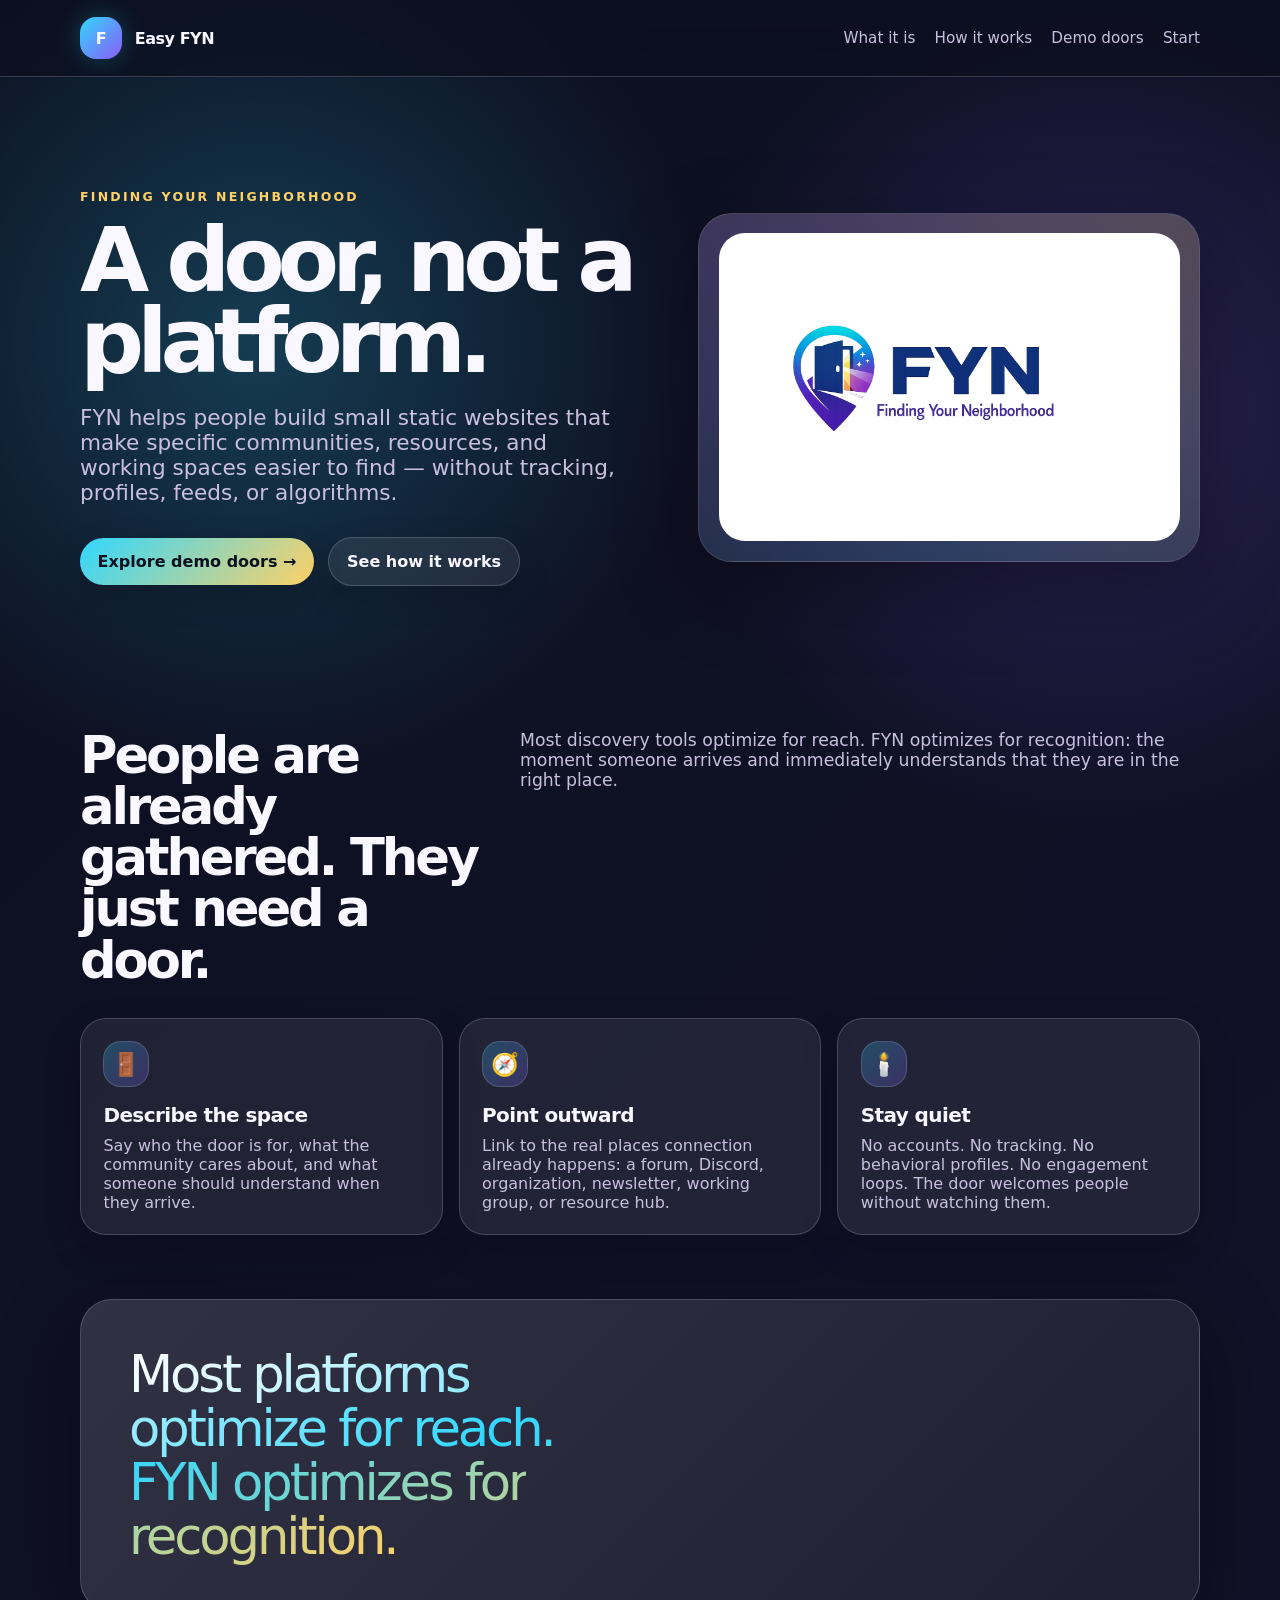
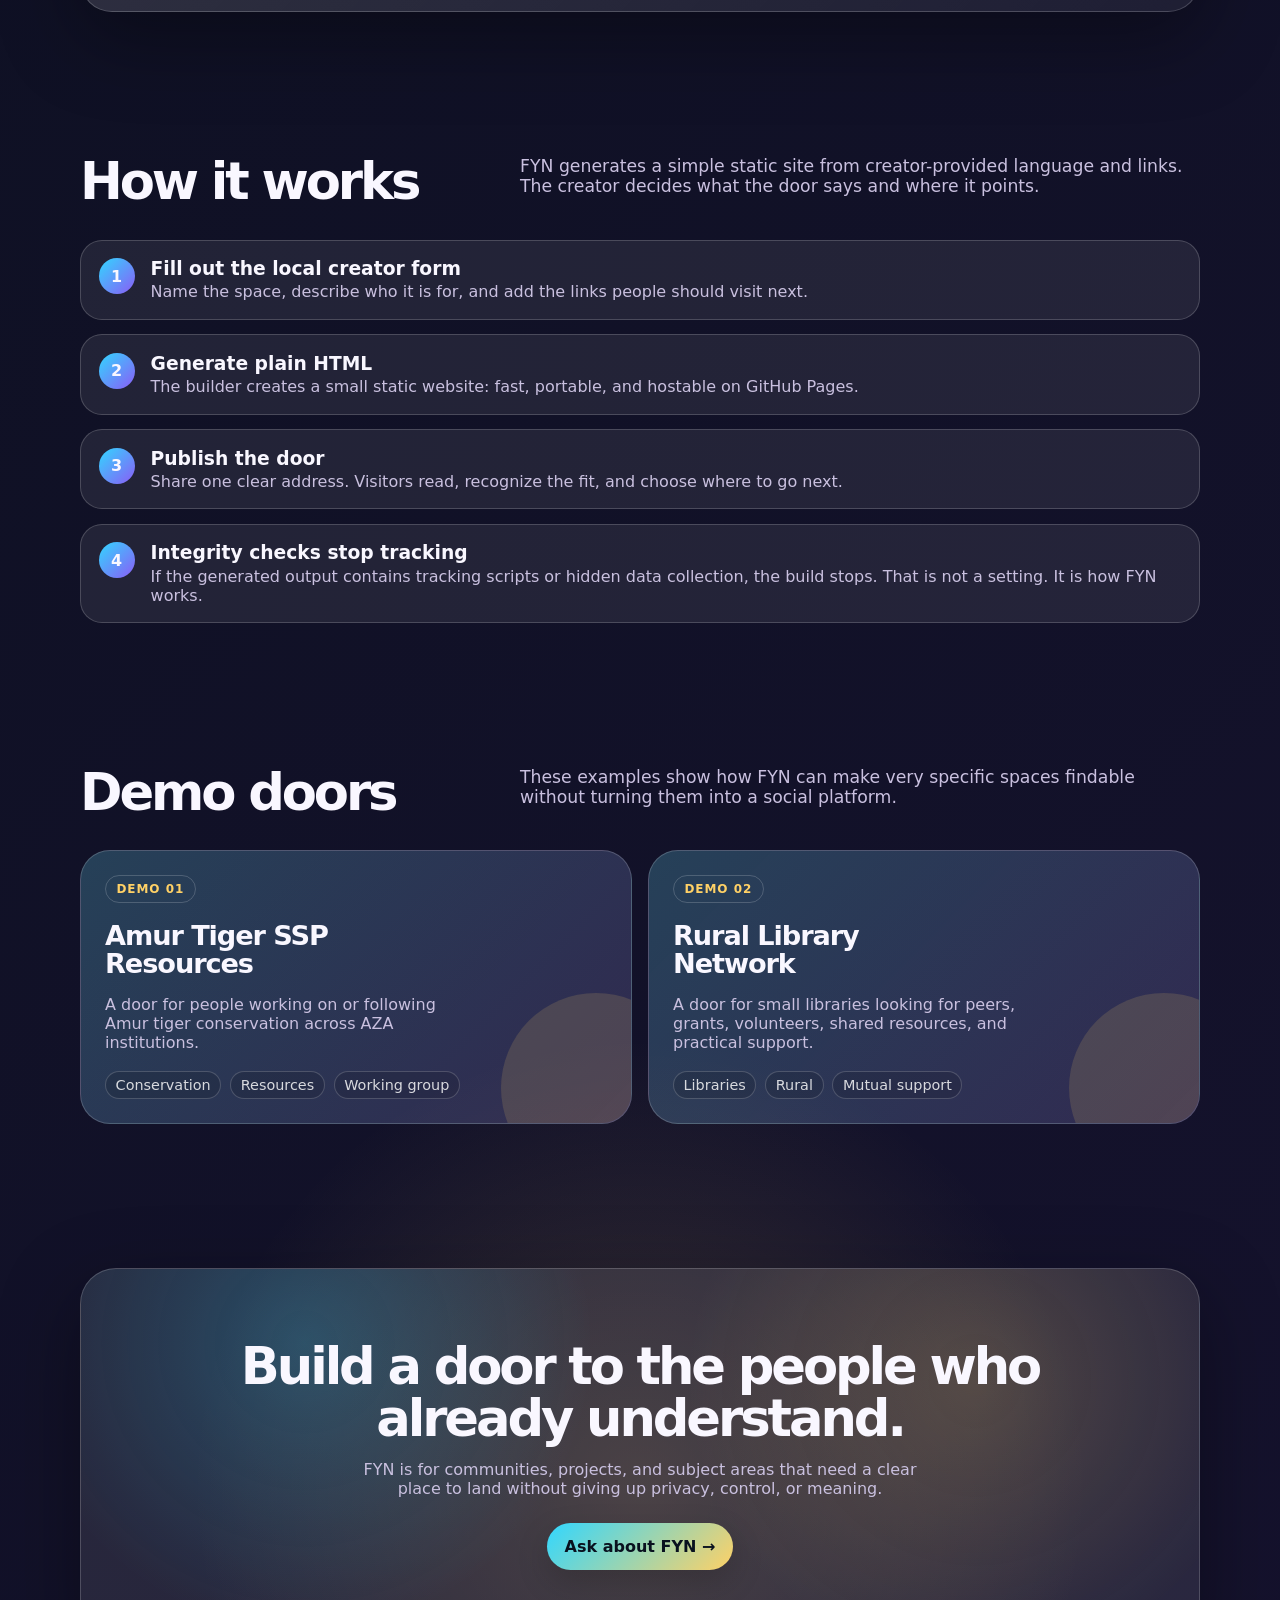
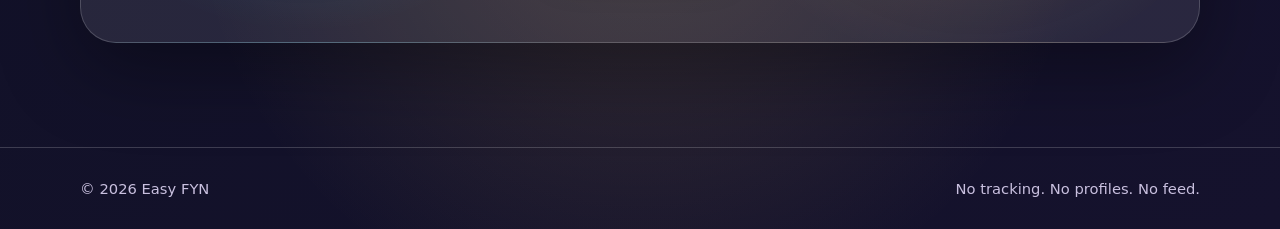
==== index.html @ 47c3ca43 "Initial EasyFYN landing page" ====
<!doctype html>
<html lang="en">
<head>
  <meta charset="utf-8">
  <meta name="viewport" content="width=device-width, initial-scale=1">
  <title>Easy FYN | Finding Your Neighborhood</title>
  <meta name="description" content="Finding Your Neighborhood helps people build simple static doors to the communities, resources, and spaces where connection already happens.">
  <style>
    :root {
      --bg: #0c1020;
      --bg2: #15122d;
      --panel: rgba(255,255,255,.08);
      --panel2: rgba(255,255,255,.12);
      --text: #f9f7ff;
      --muted: #c9c0df;
      --line: rgba(255,255,255,.18);
      --cyan: #31d7ff;
      --purple: #8b5cf6;
      --gold: #ffd166;
      --rose: #ff5fa2;
      --shadow: 0 25px 80px rgba(0,0,0,.35);
    }

    * { box-sizing: border-box; }

    html { scroll-behavior: smooth; }

    body {
      margin: 0;
      font-family: Inter, ui-sans-serif, system-ui, -apple-system, BlinkMacSystemFont, "Segoe UI", sans-serif;
      color: var(--text);
      background:
        radial-gradient(circle at 20% 10%, rgba(49,215,255,.22), transparent 28rem),
        radial-gradient(circle at 85% 12%, rgba(139,92,246,.24), transparent 26rem),
        radial-gradient(circle at 50% 90%, rgba(255,209,102,.16), transparent 28rem),
        linear-gradient(135deg, var(--bg), var(--bg2));
      min-height: 100vh;
    }

    a { color: inherit; }

    .wrap {
      width: min(1120px, calc(100% - 40px));
      margin: 0 auto;
    }

    header.site-header {
      position: sticky;
      top: 0;
      z-index: 10;
      backdrop-filter: blur(18px);
      background: rgba(12,16,32,.68);
      border-bottom: 1px solid var(--line);
    }

    .nav {
      display: flex;
      align-items: center;
      justify-content: space-between;
      min-height: 76px;
      gap: 1rem;
    }

    .brand {
      display: flex;
      align-items: center;
      gap: .8rem;
      text-decoration: none;
      font-weight: 800;
      letter-spacing: -.03em;
    }

    .brand-mark {
      width: 42px;
      height: 42px;
      border-radius: 16px;
      background: linear-gradient(135deg, var(--cyan), var(--purple));
      display: grid;
      place-items: center;
      box-shadow: 0 0 24px rgba(49,215,255,.25);
      font-weight: 900;
    }

    nav.links {
      display: flex;
      align-items: center;
      gap: 1.2rem;
      color: var(--muted);
      font-size: .95rem;
    }

    nav.links a {
      text-decoration: none;
    }

    nav.links a:hover { color: var(--text); }

    .button {
      display: inline-flex;
      align-items: center;
      justify-content: center;
      gap: .5rem;
      padding: .86rem 1.1rem;
      border-radius: 999px;
      text-decoration: none;
      font-weight: 750;
      border: 1px solid var(--line);
      background: rgba(255,255,255,.08);
      box-shadow: 0 12px 32px rgba(0,0,0,.18);
    }

    .button.primary {
      border: 0;
      color: #09111f;
      background: linear-gradient(135deg, var(--cyan), var(--gold));
    }

    .hero {
      padding: 7rem 0 4.5rem;
      display: grid;
      grid-template-columns: 1.05fr .95fr;
      gap: 4rem;
      align-items: center;
    }

    .eyebrow {
      color: var(--gold);
      font-size: .78rem;
      font-weight: 800;
      letter-spacing: .18em;
      text-transform: uppercase;
      margin-bottom: 1rem;
    }

    h1 {
      font-size: clamp(3rem, 7vw, 6.8rem);
      line-height: .9;
      letter-spacing: -.08em;
      margin: 0 0 1.5rem;
      max-width: 10ch;
    }

    .gradient-text {
      background: linear-gradient(135deg, #fff, var(--cyan), var(--gold));
      -webkit-background-clip: text;
      background-clip: text;
      color: transparent;
    }

    .hero p {
      color: var(--muted);
      font-size: clamp(1.08rem, 2vw, 1.35rem);
      max-width: 58ch;
      margin: 0 0 2rem;
    }

    .hero-actions {
      display: flex;
      flex-wrap: wrap;
      gap: .9rem;
      align-items: center;
    }

    .logo-card {
      position: relative;
      border: 1px solid var(--line);
      background: linear-gradient(180deg, rgba(255,255,255,.13), rgba(255,255,255,.05));
      border-radius: 34px;
      padding: 1.2rem;
      box-shadow: var(--shadow);
      overflow: hidden;
    }

    .logo-card:before {
      content: "";
      position: absolute;
      inset: -40%;
      background: conic-gradient(from 180deg, rgba(49,215,255,.2), rgba(139,92,246,.24), rgba(255,209,102,.18), rgba(49,215,255,.2));
      animation: spin 14s linear infinite;
      opacity: .7;
    }

    @keyframes spin { to { transform: rotate(360deg); } }

    .logo-inner {
      position: relative;
      border-radius: 26px;
      overflow: hidden;
      background: #FFFFFF;
      border: 1px solid rgba(255,255,255,.15);
    }

    .logo-inner img {
      display: block;
      width: 100%;
      height: auto;
    }

    section { padding: 4.5rem 0; }

    .section-head {
      display: grid;
      grid-template-columns: .75fr 1.25fr;
      gap: 2rem;
      align-items: start;
      margin-bottom: 2rem;
    }

    h2 {
      font-size: clamp(2rem, 4vw, 3.4rem);
      line-height: 1;
      letter-spacing: -.06em;
      margin: 0;
    }

    .section-head p, .lead {
      color: var(--muted);
      font-size: 1.08rem;
      margin: 0;
    }

    .grid {
      display: grid;
      grid-template-columns: repeat(3, 1fr);
      gap: 1rem;
    }

    .card {
      border: 1px solid var(--line);
      border-radius: 26px;
      background: var(--panel);
      padding: 1.4rem;
      box-shadow: 0 14px 38px rgba(0,0,0,.16);
    }

    .card h3 {
      font-size: 1.25rem;
      margin: 0 0 .55rem;
      letter-spacing: -.03em;
    }

    .card p { color: var(--muted); margin: 0; }

    .icon {
      width: 46px;
      height: 46px;
      border-radius: 18px;
      display: grid;
      place-items: center;
      margin-bottom: 1rem;
      background: linear-gradient(135deg, rgba(49,215,255,.24), rgba(139,92,246,.24));
      border: 1px solid rgba(255,255,255,.15);
      font-size: 1.4rem;
    }

    .steps {
      display: grid;
      gap: .9rem;
      counter-reset: step;
    }

    .step {
      display: grid;
      grid-template-columns: auto 1fr;
      gap: 1rem;
      align-items: start;
      padding: 1.1rem;
      border-radius: 22px;
      background: var(--panel);
      border: 1px solid var(--line);
    }

    .step:before {
      counter-increment: step;
      content: counter(step);
      width: 36px;
      height: 36px;
      border-radius: 50%;
      background: linear-gradient(135deg, var(--cyan), var(--purple));
      display: grid;
      place-items: center;
      font-weight: 900;
    }

    .step h3 { margin: 0 0 .2rem; }
    .step p { margin: 0; color: var(--muted); }

    .demo-grid {
      display: grid;
      grid-template-columns: repeat(2, 1fr);
      gap: 1rem;
    }

    .demo {
      min-height: 260px;
      border-radius: 30px;
      padding: 1.5rem;
      position: relative;
      overflow: hidden;
      border: 1px solid var(--line);
      background:
        linear-gradient(135deg, rgba(49,215,255,.16), rgba(139,92,246,.12)),
        var(--panel);
    }

    .demo:after {
      content: "";
      position: absolute;
      right: -60px;
      bottom: -60px;
      width: 190px;
      height: 190px;
      border-radius: 50%;
      background: rgba(255,209,102,.14);
    }

    .demo .tag {
      display: inline-flex;
      padding: .35rem .65rem;
      border-radius: 999px;
      border: 1px solid var(--line);
      color: var(--gold);
      font-size: .75rem;
      font-weight: 800;
      letter-spacing: .08em;
      text-transform: uppercase;
      margin-bottom: 1.2rem;
    }

    .demo h3 {
      font-size: 1.7rem;
      line-height: 1.05;
      letter-spacing: -.04em;
      margin: 0 0 .75rem;
      max-width: 12ch;
    }

    .demo p {
      color: var(--muted);
      max-width: 36ch;
    }

    .door-line {
      display: flex;
      gap: .55rem;
      flex-wrap: wrap;
      margin-top: 1.2rem;
      color: rgba(255,255,255,.82);
      font-size: .9rem;
    }

    .pill {
      border: 1px solid var(--line);
      border-radius: 999px;
      padding: .32rem .6rem;
      background: rgba(0,0,0,.12);
    }

    .quote {
      margin: 4rem 0 0;
      border-radius: 32px;
      padding: clamp(1.5rem, 4vw, 3rem);
      background: linear-gradient(135deg, rgba(255,255,255,.14), rgba(255,255,255,.06));
      border: 1px solid var(--line);
      box-shadow: var(--shadow);
    }

    .quote p {
      margin: 0;
      font-size: clamp(1.7rem, 4vw, 3.5rem);
      line-height: 1.05;
      letter-spacing: -.06em;
      max-width: 16ch;
    }

    .cta {
      text-align: center;
      border-radius: 36px;
      padding: clamp(2rem, 6vw, 4.5rem);
      background:
        radial-gradient(circle at 20% 20%, rgba(49,215,255,.22), transparent 18rem),
        radial-gradient(circle at 80% 30%, rgba(255,209,102,.18), transparent 18rem),
        rgba(255,255,255,.09);
      border: 1px solid var(--line);
      box-shadow: var(--shadow);
    }

    .cta h2 { margin-bottom: 1rem; }
    .cta p { margin: 0 auto 1.6rem; max-width: 58ch; color: var(--muted); }

    footer {
      color: var(--muted);
      border-top: 1px solid var(--line);
      padding: 2rem 0;
      margin-top: 2rem;
      font-size: .92rem;
    }

    .footer-row {
      display: flex;
      justify-content: space-between;
      gap: 1rem;
      flex-wrap: wrap;
    }

    @media (max-width: 820px) {
      nav.links { display: none; }
      .hero { grid-template-columns: 1fr; padding-top: 4.5rem; }
      .section-head { grid-template-columns: 1fr; }
      .grid { grid-template-columns: 1fr; }
      .demo-grid { grid-template-columns: 1fr; }
    }
  </style>
</head>
<body>
  <header class="site-header">
    <div class="wrap nav">
      <a class="brand" href="#top" aria-label="Easy FYN home">
        <span class="brand-mark">F</span>
        <span>Easy FYN</span>
      </a>
      <nav class="links" aria-label="Main navigation">
        <a href="#what">What it is</a>
        <a href="#how">How it works</a>
        <a href="#demos">Demo doors</a>
        <a href="#start">Start</a>
      </nav>
    </div>
  </header>

  <main id="top">
    <div class="wrap hero">
      <div>
        <div class="eyebrow">Finding Your Neighborhood</div>
        <h1>A door, not a platform.</h1>
        <p>FYN helps people build small static websites that make specific communities, resources, and working spaces easier to find — without tracking, profiles, feeds, or algorithms.</p>
        <div class="hero-actions">
          <a class="button primary" href="#demos">Explore demo doors →</a>
          <a class="button" href="#how">See how it works</a>
        </div>
      </div>

      <div class="logo-card" aria-label="Finding Your Neighborhood logo">
        <div class="logo-inner">
          <img src="assets/fyn-logo.png" alt="FYN logo with an open door inside a map pin">
        </div>
      </div>
    </div>

    <section id="what">
      <div class="wrap">
        <div class="section-head">
          <h2>People are already gathered. They just need a door.</h2>
          <p>Most discovery tools optimize for reach. FYN optimizes for recognition: the moment someone arrives and immediately understands that they are in the right place.</p>
        </div>
        <div class="grid">
          <article class="card">
            <div class="icon">🚪</div>
            <h3>Describe the space</h3>
            <p>Say who the door is for, what the community cares about, and what someone should understand when they arrive.</p>
          </article>
          <article class="card">
            <div class="icon">🧭</div>
            <h3>Point outward</h3>
            <p>Link to the real places connection already happens: a forum, Discord, organization, newsletter, working group, or resource hub.</p>
          </article>
          <article class="card">
            <div class="icon">🕯️</div>
            <h3>Stay quiet</h3>
            <p>No accounts. No tracking. No behavioral profiles. No engagement loops. The door welcomes people without watching them.</p>
          </article>
        </div>
        <div class="quote">
          <p><span class="gradient-text">Most platforms optimize for reach. FYN optimizes for recognition.</span></p>
        </div>
      </div>
    </section>

    <section id="how">
      <div class="wrap">
        <div class="section-head">
          <h2>How it works</h2>
          <p>FYN generates a simple static site from creator-provided language and links. The creator decides what the door says and where it points.</p>
        </div>
        <div class="steps">
          <div class="step">
            <div>
              <h3>Fill out the local creator form</h3>
              <p>Name the space, describe who it is for, and add the links people should visit next.</p>
            </div>
          </div>
          <div class="step">
            <div>
              <h3>Generate plain HTML</h3>
              <p>The builder creates a small static website: fast, portable, and hostable on GitHub Pages.</p>
            </div>
          </div>
          <div class="step">
            <div>
              <h3>Publish the door</h3>
              <p>Share one clear address. Visitors read, recognize the fit, and choose where to go next.</p>
            </div>
          </div>
          <div class="step">
            <div>
              <h3>Integrity checks stop tracking</h3>
              <p>If the generated output contains tracking scripts or hidden data collection, the build stops. That is not a setting. It is how FYN works.</p>
            </div>
          </div>
        </div>
      </div>
    </section>

    <section id="demos">
      <div class="wrap">
        <div class="section-head">
          <h2>Demo doors</h2>
          <p>These examples show how FYN can make very specific spaces findable without turning them into a social platform.</p>
        </div>
        <div class="demo-grid">
          <article class="demo">
            <span class="tag">Demo 01</span>
            <h3>Amur Tiger SSP Resources</h3>
            <p>A door for people working on or following Amur tiger conservation across AZA institutions.</p>
            <div class="door-line">
              <span class="pill">Conservation</span>
              <span class="pill">Resources</span>
              <span class="pill">Working group</span>
            </div>
          </article>
          <article class="demo">
            <span class="tag">Demo 02</span>
            <h3>Rural Library Network</h3>
            <p>A door for small libraries looking for peers, grants, volunteers, shared resources, and practical support.</p>
            <div class="door-line">
              <span class="pill">Libraries</span>
              <span class="pill">Rural</span>
              <span class="pill">Mutual support</span>
            </div>
          </article>
        </div>
      </div>
    </section>

    <section id="start">
      <div class="wrap">
        <div class="cta">
          <h2>Build a door to the people who already understand.</h2>
          <p>FYN is for communities, projects, and subject areas that need a clear place to land without giving up privacy, control, or meaning.</p>
          <a class="button primary" href="mailto:hello@example.com?subject=Easy%20FYN">Ask about FYN →</a>
        </div>
      </div>
    </section>
  </main>

  <footer>
    <div class="wrap footer-row">
      <div>© 2026 Easy FYN</div>
      <div>No tracking. No profiles. No feed.</div>
    </div>
  </footer>
</body>
</html>
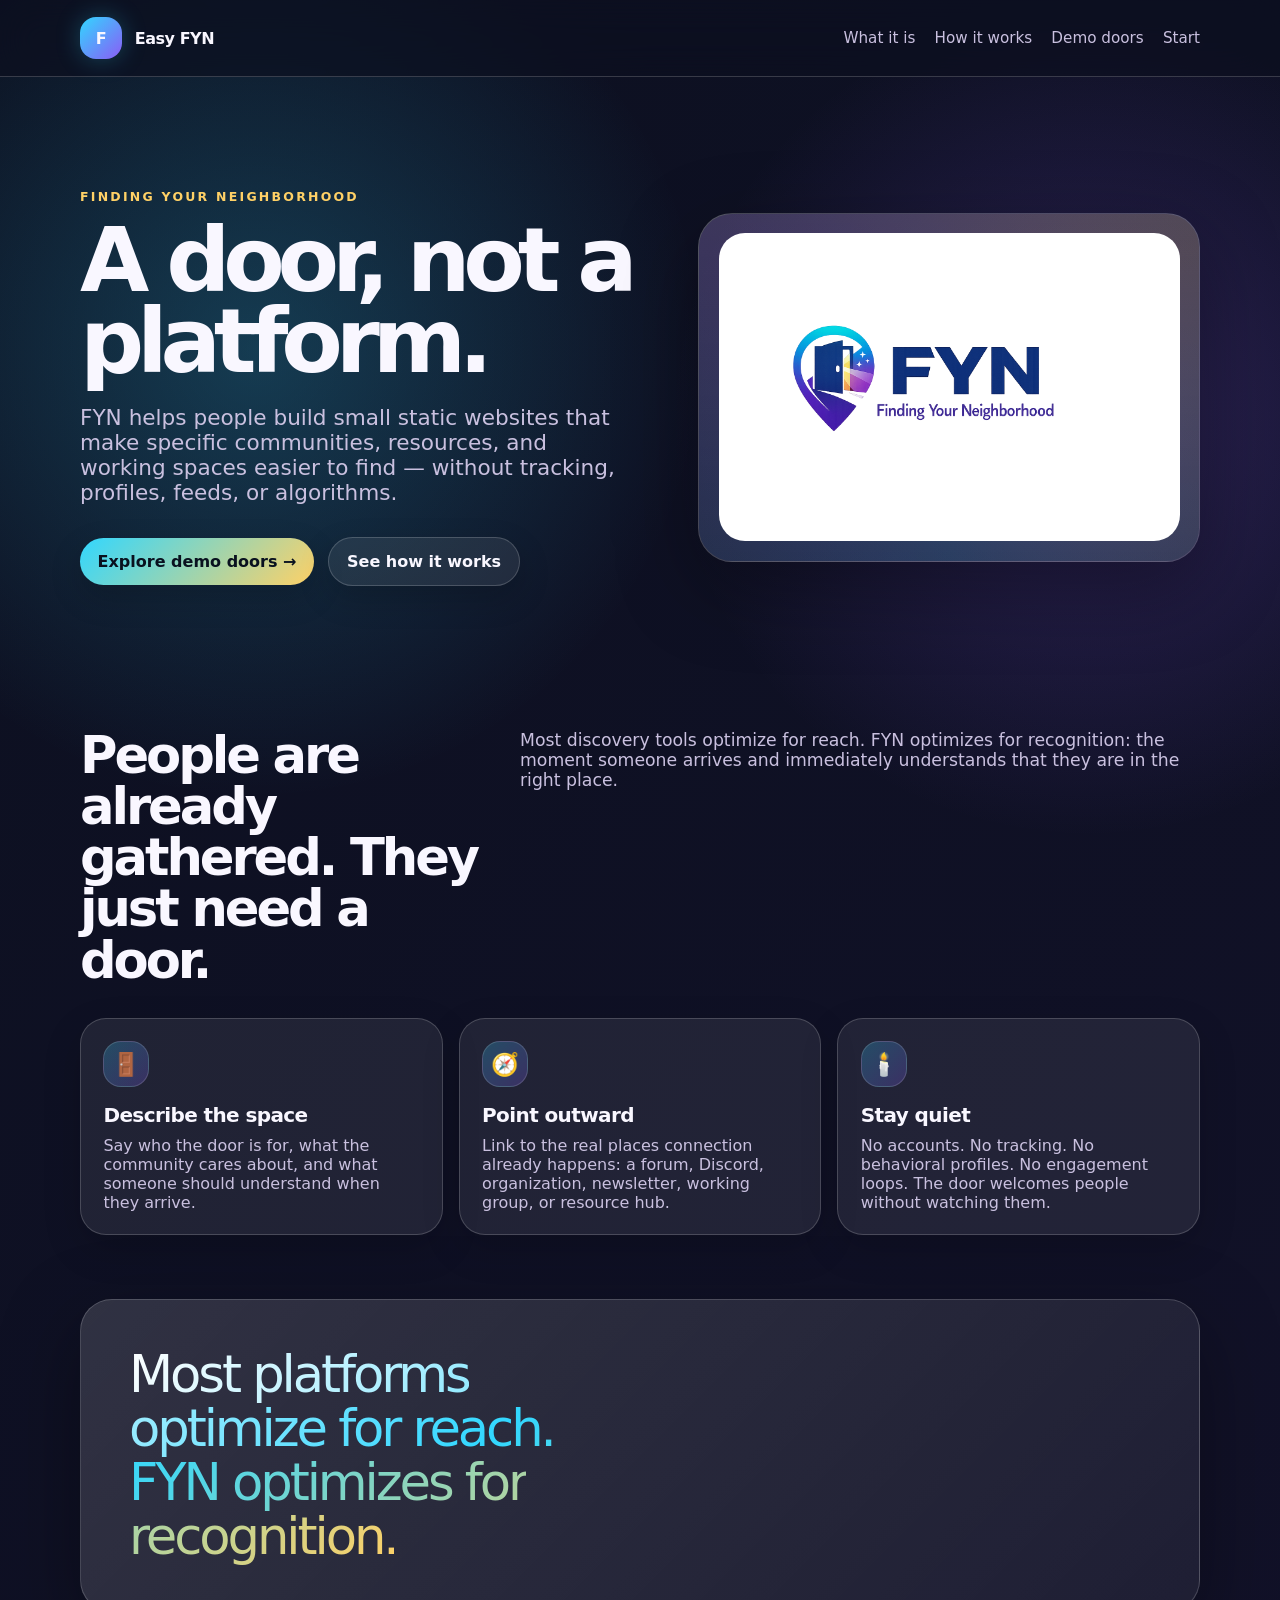
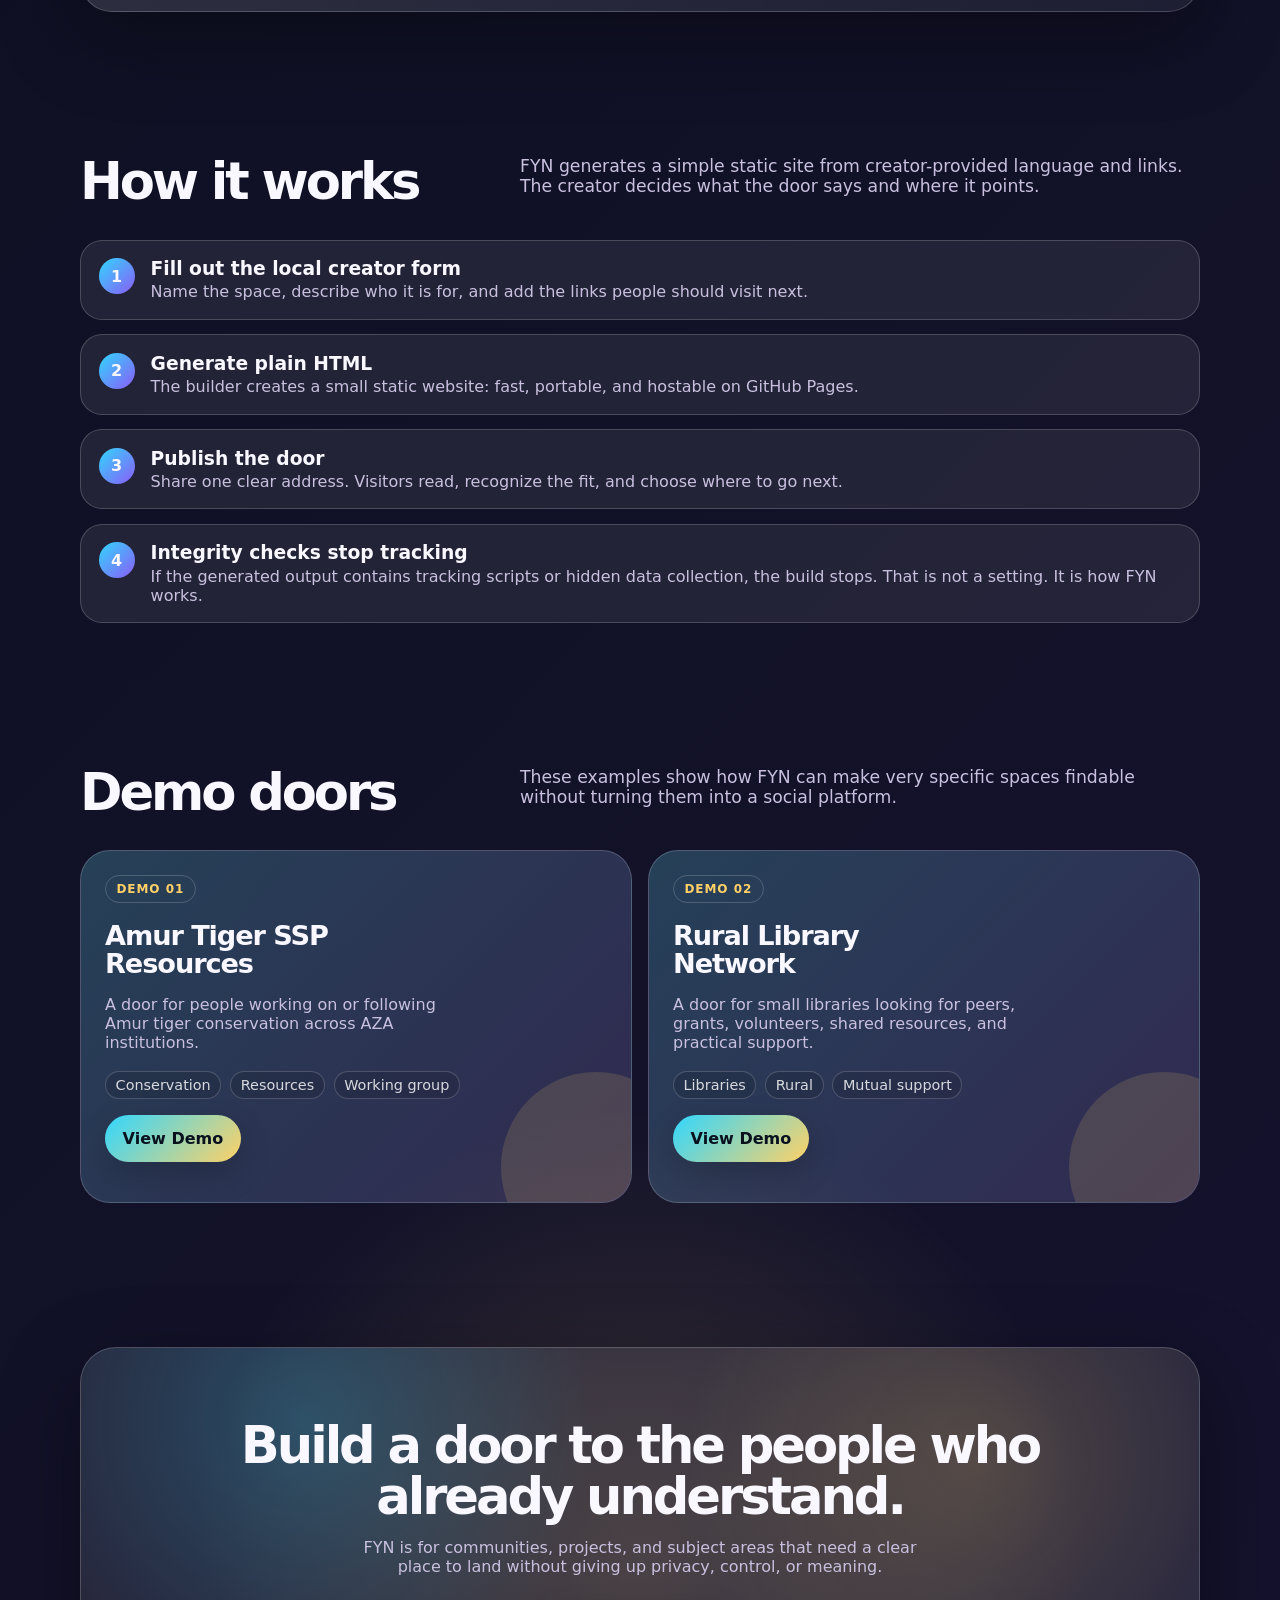
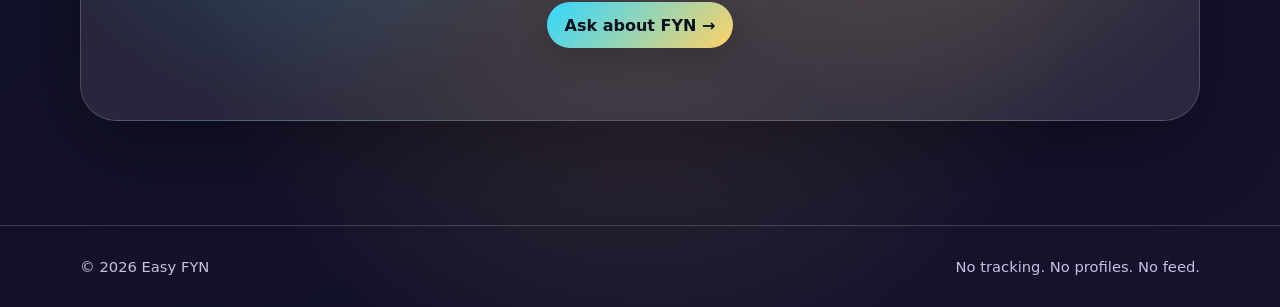
==== commit 7d4a817f: "Add demo doors and update contact email" ====
--- a/index.html
+++ b/index.html
@@ -527,6 +527,7 @@
               <span class="pill">Resources</span>
               <span class="pill">Working group</span>
             </div>
+			<p><a class="button primary" href="dark/index.html">View Demo</a></p>
           </article>
           <article class="demo">
             <span class="tag">Demo 02</span>
@@ -537,6 +538,7 @@
               <span class="pill">Rural</span>
               <span class="pill">Mutual support</span>
             </div>
+			<p><a class="button primary" href="light/index.html">View Demo</a></p>
           </article>
         </div>
       </div>
@@ -547,7 +549,7 @@
         <div class="cta">
           <h2>Build a door to the people who already understand.</h2>
           <p>FYN is for communities, projects, and subject areas that need a clear place to land without giving up privacy, control, or meaning.</p>
-          <a class="button primary" href="mailto:hello@example.com?subject=Easy%20FYN">Ask about FYN →</a>
+          <a class="button primary" href="mailto:jwebdevmt@gmail.com?subject=Easy%20FYN">Ask about FYN →</a>
         </div>
       </div>
     </section>
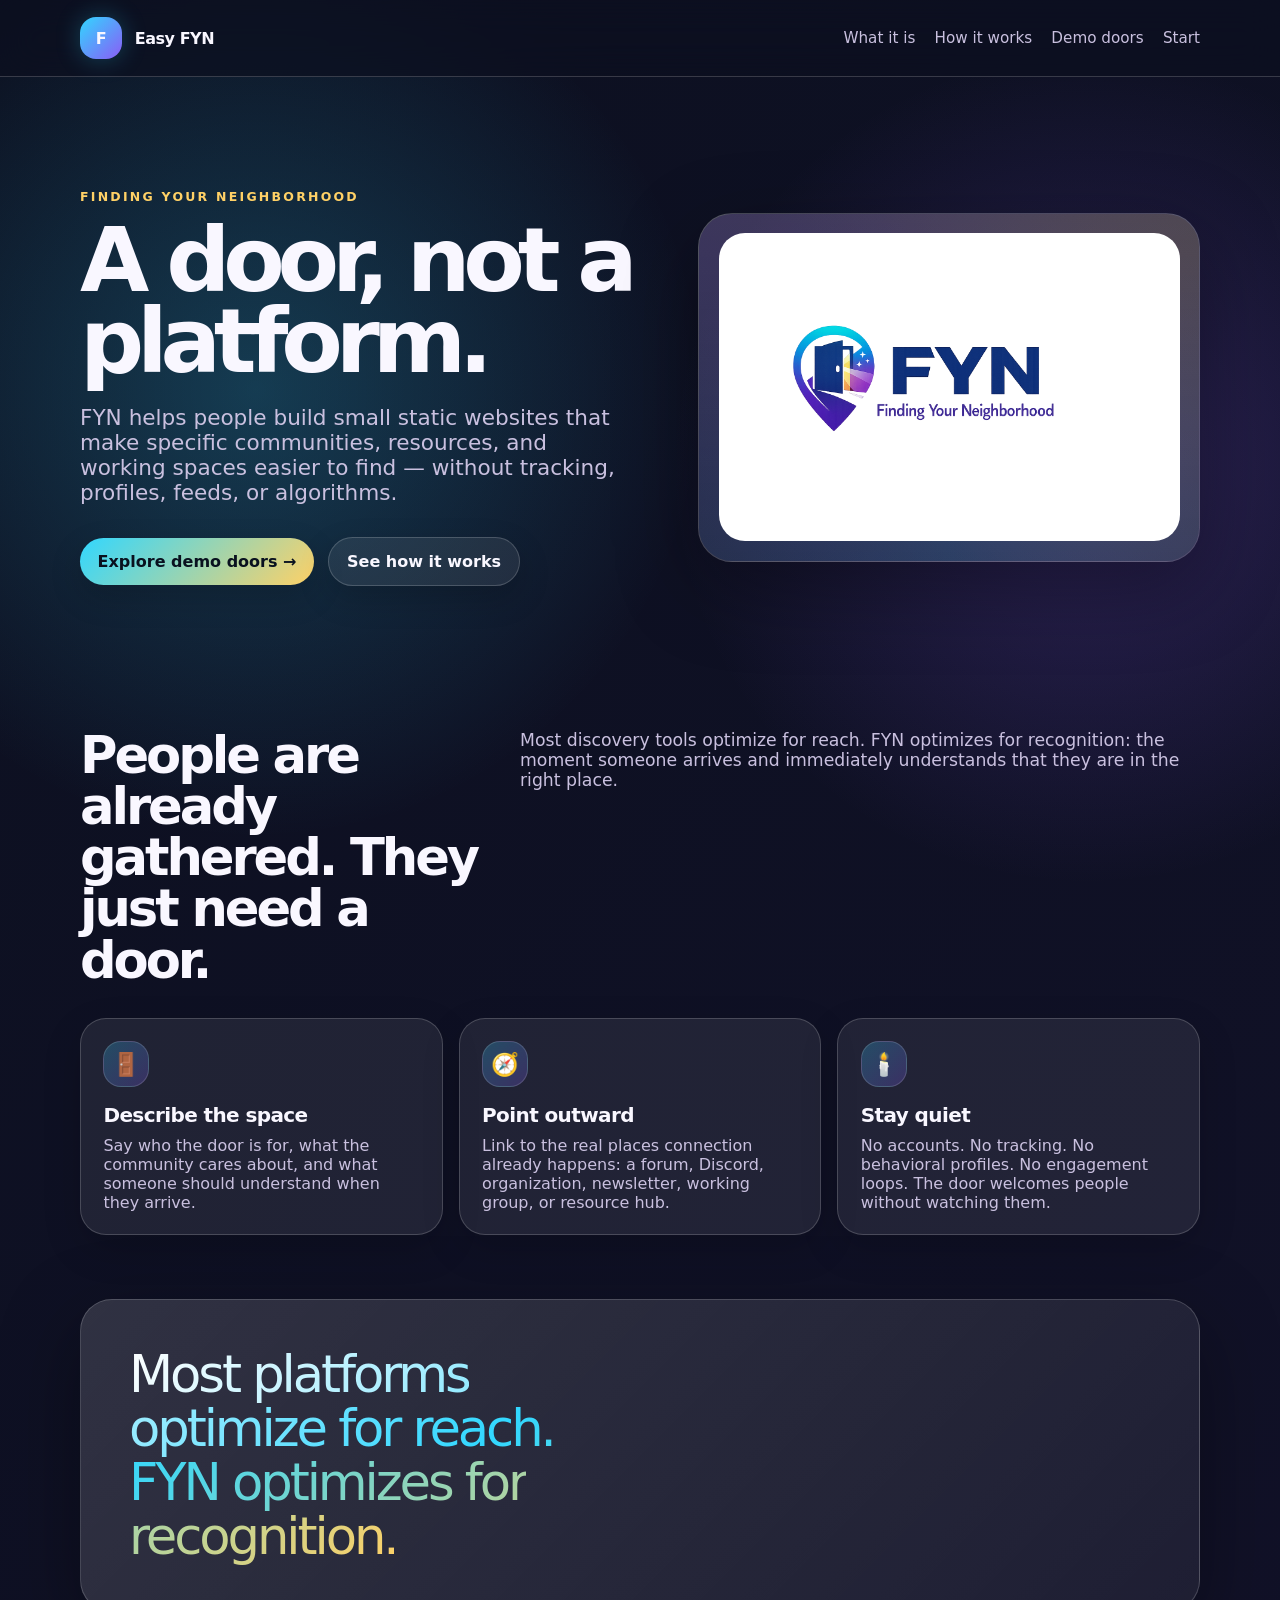
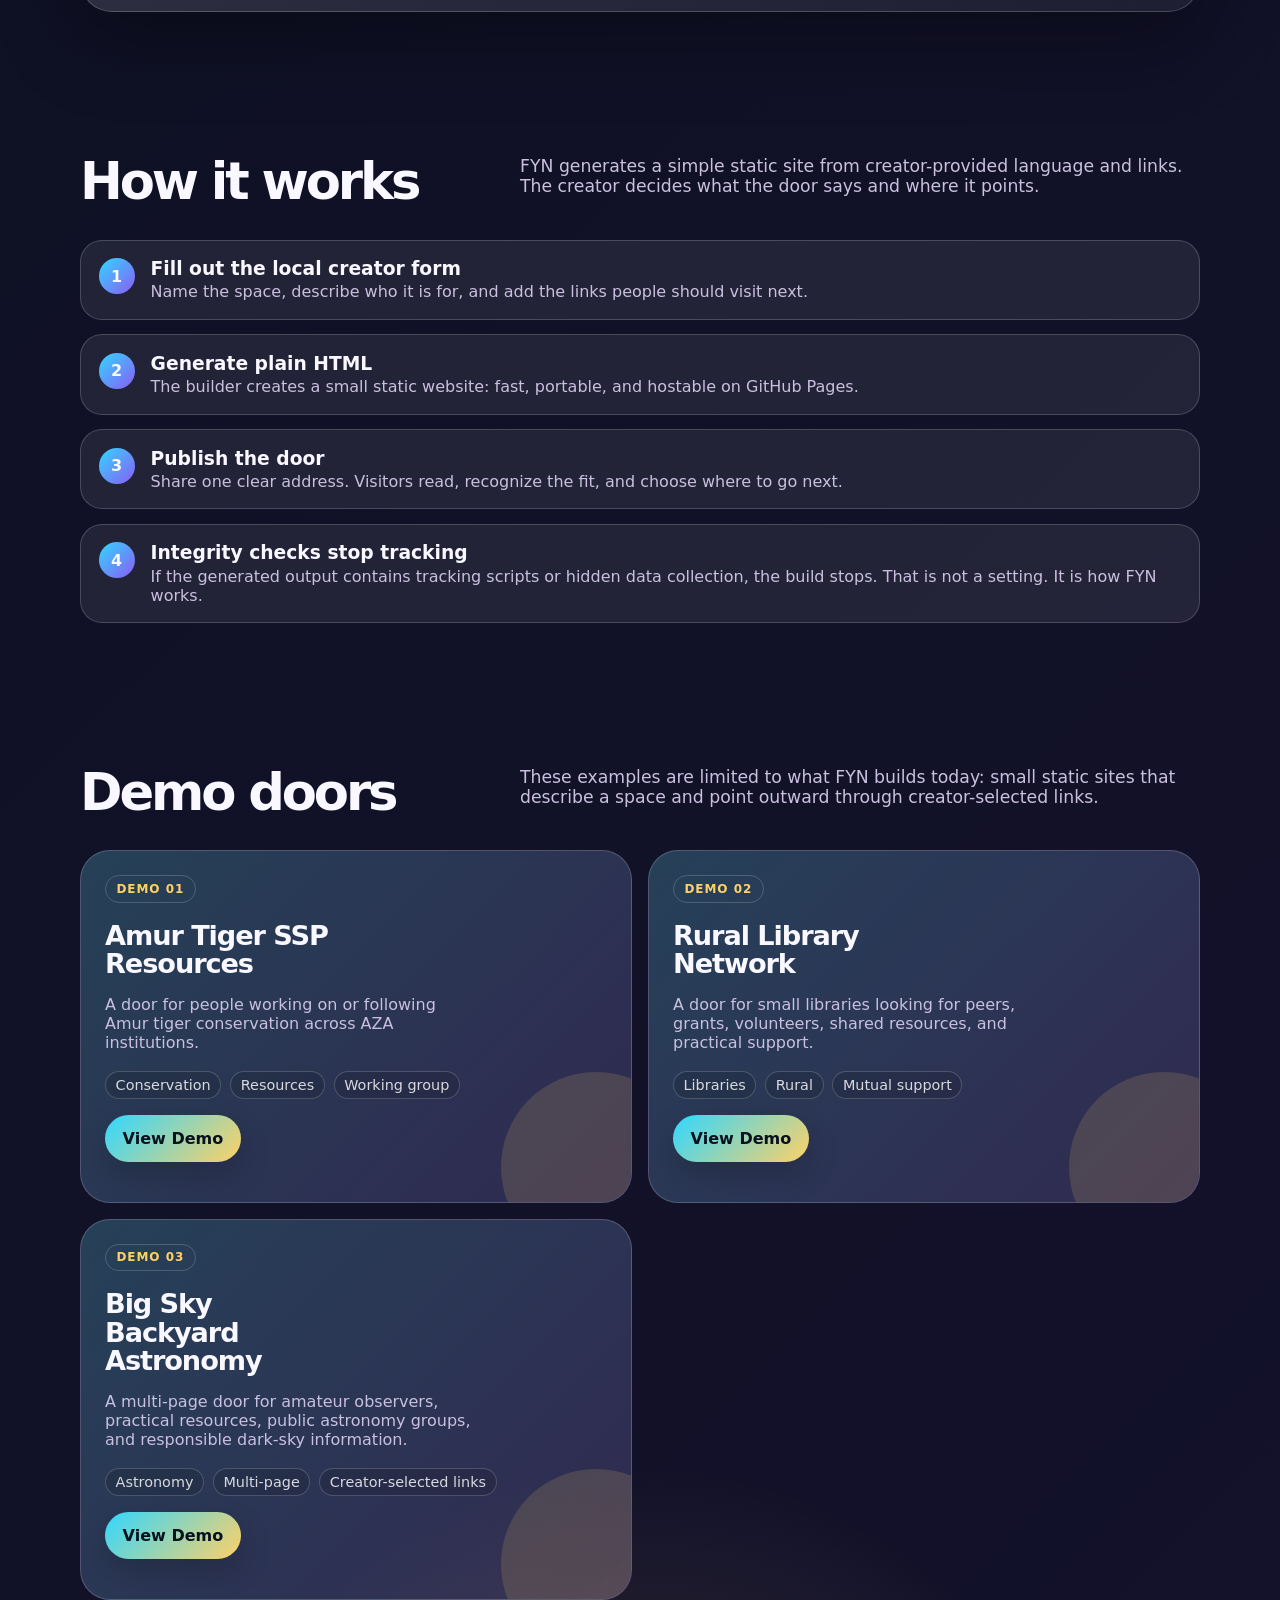
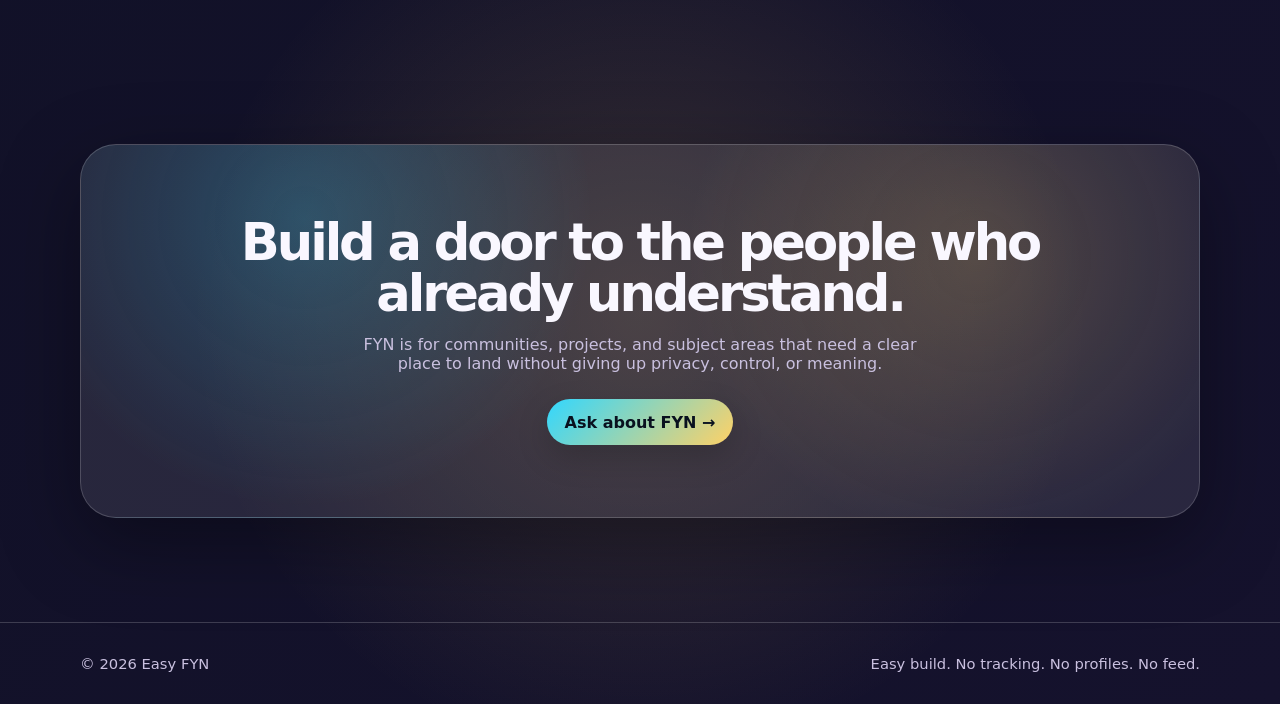
==== commit 5e01aa36: "Added astronomy demo" ====
--- a/index.html
+++ b/index.html
@@ -411,6 +411,15 @@
       .demo-grid { grid-template-columns: 1fr; }
     }
   </style>
+<!-- Google tag (gtag.js) -->
+<script async src="https://www.googletagmanager.com/gtag/js?id=G-9BWZ8N2KXH"></script>
+<script>
+  window.dataLayer = window.dataLayer || [];
+  function gtag(){dataLayer.push(arguments);}
+  gtag('js', new Date());
+
+  gtag('config', 'G-9BWZ8N2KXH');
+</script>
 </head>
 <body>
   <header class="site-header">
@@ -515,7 +524,7 @@
       <div class="wrap">
         <div class="section-head">
           <h2>Demo doors</h2>
-          <p>These examples show how FYN can make very specific spaces findable without turning them into a social platform.</p>
+          <p>These examples are limited to what FYN builds today: small static sites that describe a space and point outward through creator-selected links.</p>
         </div>
         <div class="demo-grid">
           <article class="demo">
@@ -540,6 +549,17 @@
             </div>
 			<p><a class="button primary" href="light/index.html">View Demo</a></p>
           </article>
+          <article class="demo">
+            <span class="tag">Demo 03</span>
+            <h3>Big Sky Backyard Astronomy</h3>
+            <p>A multi-page door for amateur observers, practical resources, public astronomy groups, and responsible dark-sky information.</p>
+            <div class="door-line">
+              <span class="pill">Astronomy</span>
+              <span class="pill">Multi-page</span>
+              <span class="pill">Creator-selected links</span>
+            </div>
+            <p><a class="button primary" href="astronomy/index.html">View Demo</a></p>
+          </article>
         </div>
       </div>
     </section>
@@ -558,7 +578,7 @@
   <footer>
     <div class="wrap footer-row">
       <div>© 2026 Easy FYN</div>
-      <div>No tracking. No profiles. No feed.</div>
+      <div>Easy build. No tracking. No profiles. No feed.</div>
     </div>
   </footer>
 </body>
